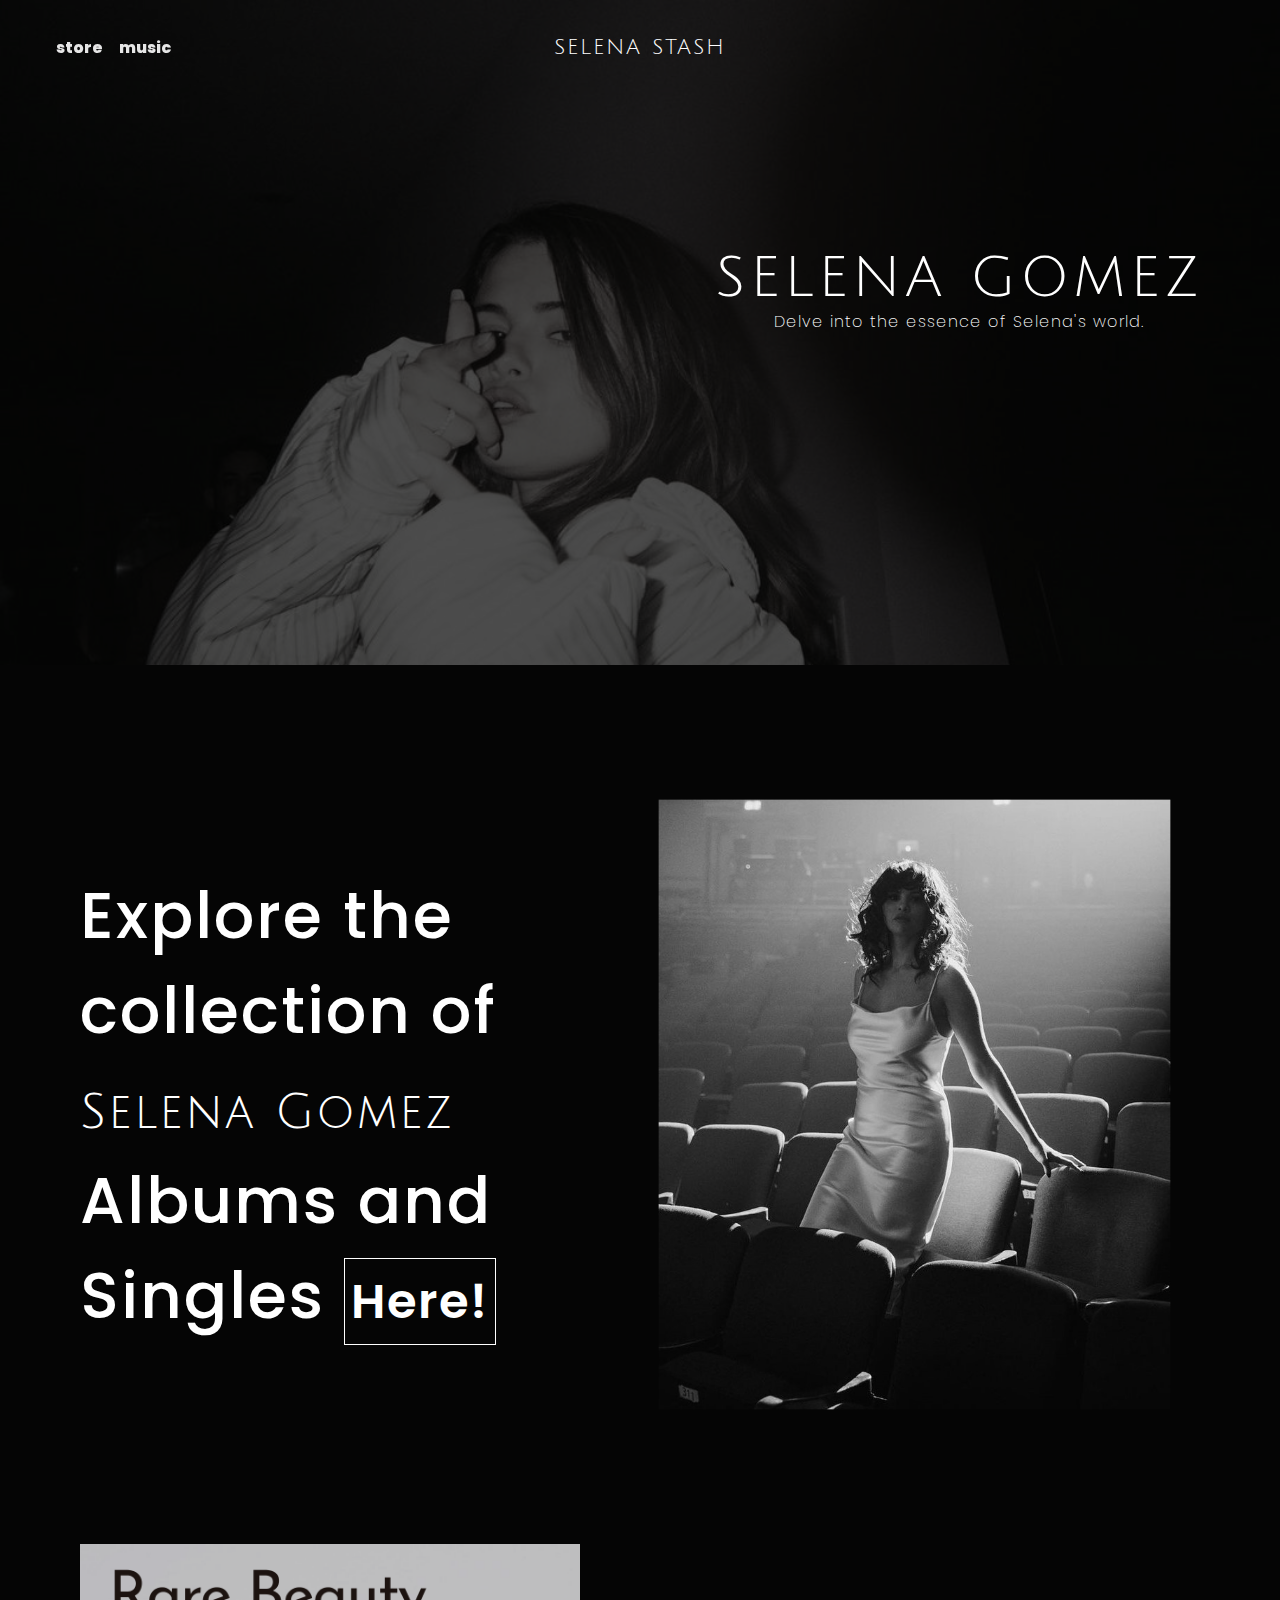
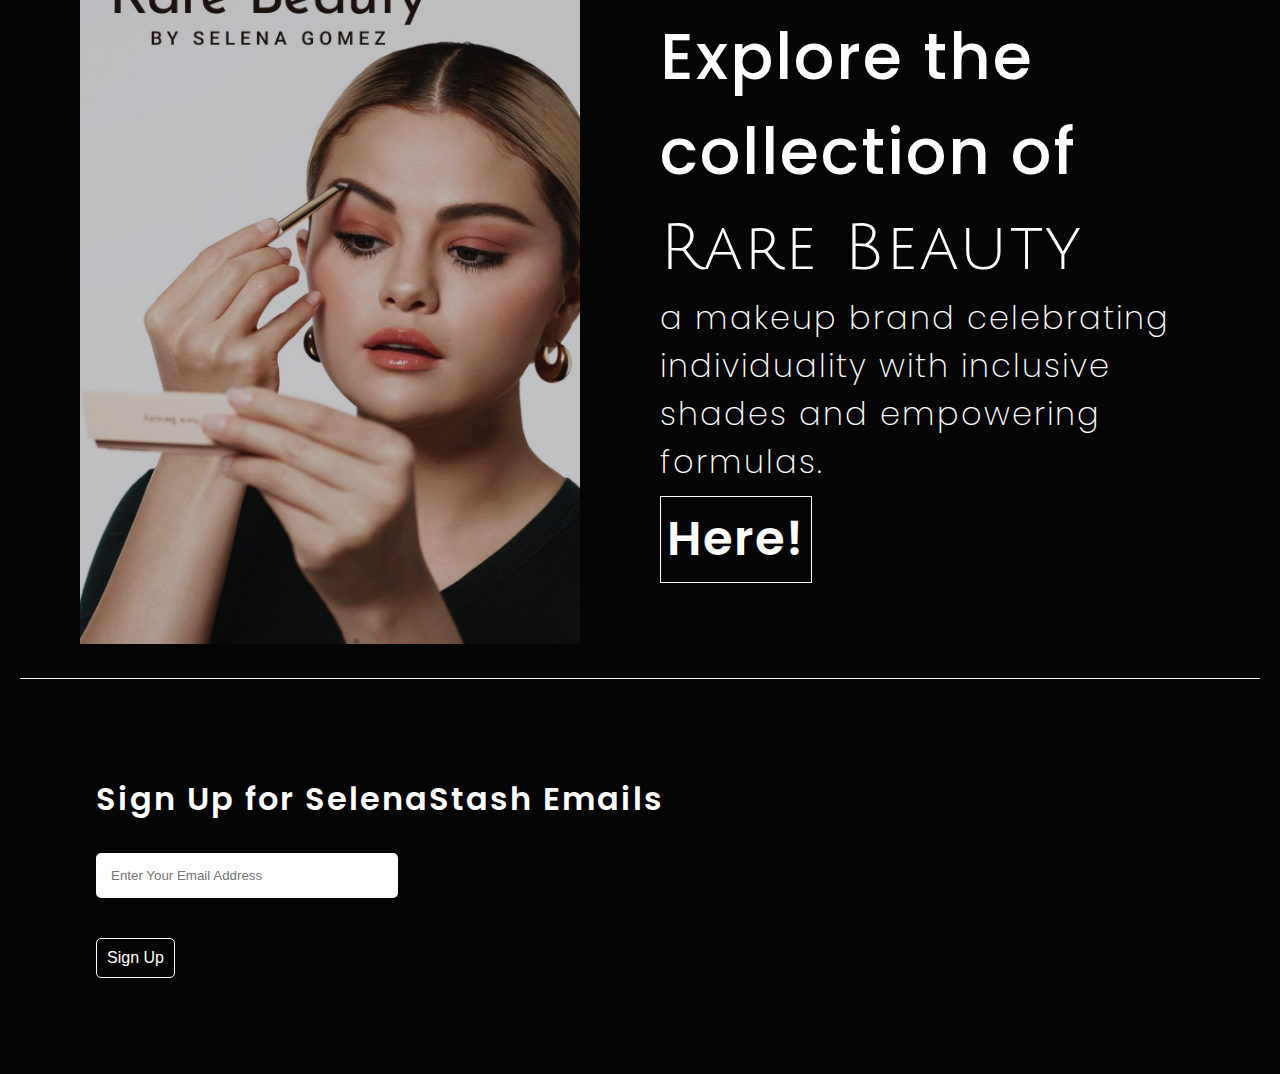
==== index.html @ 74b7441a "Applied main page layout and styling" ====
<!DOCTYPE html>
<html lang="en">
  <head>
    <meta charset="UTF-8" />
    <meta name="viewport" content="width=device-width, initial-scale=1.0" />
    <!-- icon links -->
    <link
      rel="stylesheet"
      href="https://cdnjs.cloudflare.com/ajax/libs/font-awesome/6.5.1/css/all.min.css"
      integrity="sha512-DTOQO9RWCH3ppGqcWaEA1BIZOC6xxalwEsw9c2QQeAIftl+Vegovlnee1c9QX4TctnWMn13TZye+giMm8e2LwA=="
      crossorigin="anonymous"
      referrerpolicy="no-referrer"
    />
    <!-- icon links -->
    <!-- Font links -->
    <link rel="preconnect" href="https://fonts.googleapis.com" />
    <link rel="preconnect" href="https://fonts.gstatic.com" crossorigin />
    <link
      href="https://fonts.googleapis.com/css2?family=Poppins:wght@200;300;400;500;600;700;800&display=swap"
      rel="stylesheet"
    />
    <link rel="preconnect" href="https://fonts.googleapis.com" />
    <link rel="preconnect" href="https://fonts.gstatic.com" crossorigin />
    <link
      href="https://fonts.googleapis.com/css2?family=Courier+Prime:wght@400;700&family=Julius+Sans+One&display=swap"
      rel="stylesheet"
    />
    <!-- Font links -->
    <link rel="stylesheet" href="./style.css" />
    <title>Document</title>
  </head>
  <body>
    <!-- START Header -->
    <div class="header">
      <img src="./images/img4.jpg" class="header_bg" />
      <div class="header_head">SELENA STASH</div>
      <div class="header_nav">
        <div>store</div>
        <div>music</div>
      </div>
      <div class="header_icons">
        <i class="fa-brands fa-instagram"></i>
        <i class="fa-brands fa-youtube"></i>
        <i class="fa-brands fa-facebook-f"></i>
        <i class="fa-brands fa-spotify"></i>
        <i class="fa-brands fa-tiktok"></i>
      </div>
      <!-- Body -->
      <div class="header_body">
        <div class="header_body_text">SELENA GOMEZ</div>
        <div class="header_body_text_tagline">
          Delve into the essence of Selena's world.
        </div>
      </div>
      <!-- Body -->
    </div>
    <!-- END Header -->
    <!-- START Music intro page -->
    <div class="explore-music">
      <div class="explore-music_head">
        Explore the collection of <br /><span id="sg">Selena Gomez</span
        ><br />Albums and Singles
        <span class="explore-link" id="music-btn">Here!</span>
      </div>
      <div class="explore-music_img"><img src="./images/img7.jpg" /></div>
    </div>
    <!-- END Explore Music page -->
    <!-- START Explore Store page -->
    <div class="explore-store">
      <div class="explore-store_img"><img src="./images/image2.png" /></div>
      <div class="explore-store_head">
        Explore the collection of<span id="rare-beauty"> Rare Beauty</span
        ><br />
        <div class="description">
          a makeup brand celebrating individuality with inclusive shades and
          empowering formulas.<br />
          <span class="explore-link" id="store-btn">Here!</span>
        </div>
      </div>
    </div>
    <!-- END Store page -->
    <hr>
    <!-- START Update info -->
    <div class="signup-text">
        Sign Up for SelenaStash Emails
        <form>
            <input type="email" placeholder="Enter Your Email Address">
            <button>Sign Up</button>
        </form>
    </div>
    <!-- END Update info -->
  </body>
</html>
---- style.css ----
* {
  margin: 0;
  padding: 0;
  color: white;
}
:root {
  --secondary-font: "Poppins", sans-serif;
  --main-font: "Julius Sans One", sans-serif;
  --font-primary-color: white;
  --background-color: #050505;
  --hover-color: rgb(150, 150, 150);
}
body {
  background-color: var(--background-color);
}

.header {
  position: relative;
  color: black;
}

.header_bg {
  background-image: url(./images/img4.jpg);
  height: 50%;
  width: 100%;
  background-size: cover;
  background-repeat: no-repeat;
  background-position: center;
  filter: brightness(0.3) grayscale(90%);
}
.header_head {
  position: absolute;
  top: 7%;
  left: 50%;
  transform: translate(-50%, -50%);
  color: var(--font-primary-color);
  font-family: var(--main-font);
  font-size: 1.3rem;
  letter-spacing: 2px;
}
.header_nav {
  position: absolute;
  top: 7%;
  left: 5%;
  transform: translate(-7%, -50%);
  display: flex;
  gap: 1rem;
  color: var(--font-primary-color);
  font-family: var(--secondary-font);
  opacity: 0.9;
  font-weight: 800;
  margin: 0;
  padding: 0;
  transition: transform 0.5s ease, color 0.5s ease;
}
.header_nav :hover {
  transform: scale(0.9);
  color: var(--hover-color);
}
.header_icons {
  position: absolute;
  top: 7%;
  transform: translate(-7%, -50%);
  right: 4%;
  display: flex;
  gap: 1.2rem;
}
.fa-brands {
  color: var(--font-primary-color);
}
.header_body {
  position: absolute;
  top: 50%;
  right: 6%;
  color: var(--font-primary-color);
  transform: translate(-0%, -100%);
}
.header_body_text {
  font-family: var(--main-font);
  font-size: 3.5rem;
  letter-spacing: 4px;
}
.header_body_text_tagline {
  font-family: var(--secondary-font);
  text-align: center;
  font-weight: 200;
  letter-spacing: 1px;
}

.explore-music {
  width: 100%;
  position: relative;
  display: flex;
  align-items: center;
  justify-content: space-evenly;
}
.explore-music_head {
  font-family: var(--secondary-font);
  font-size: 4rem;
  font-weight: 500;
  /* margin-top: 3rem; */
  margin-left: 5rem;
  letter-spacing: 2px;
}
.explore-music_head #sg {
    font-family: var(--main-font);
    font-size: 3rem;
  }
.explore-music_img img{
    scale: 0.7;
}
/* END explore Music */

.explore-link{
    font-size: 3rem;
    font-weight: 600;
    border: 1px solid var(--font-primary-color);
    width: fit-content;
    padding: 0.4rem;
    display: inline-block;
    transition: background-color 0.6s linear;
    cursor: pointer;
    margin-top: 10px;
}
.explore-link:hover{
    background-color: var(--font-primary-color);
    color: var(--background-color);
    font-weight: 700;
}
/* START explore store */

.explore-store {
    width: 100%;
    display: flex;
    align-items: center;
    justify-content: space-evenly;
  }

.explore-store_img img{
    width: 500px;
    height: 700px;
    transform: scale(1);
    filter: brightness(0.8);
    margin-left: 5rem;
    margin-right: 5rem;
}

  .explore-store_head {
    font-family: var(--secondary-font);
    font-size: 4rem;
    margin-right: 5rem;
    font-weight: 500;
    letter-spacing: 2px;
  }
  #rare-beauty{
    font-size: 4rem;
    font-family: var(--main-font);
  }
  .description{
    font-size: 2rem;
    font-weight: 200;
  }

  hr {
    border: none;
    border-top: 1px solid #f8f8f8; /* Adjust the color and style as needed */
    margin: 30px 20px; /* Adjust the margin as needed */
  }

  .signup-text{
    color: var(--font-primary-color);
    margin: 6rem 6rem;
    font-family: var(--secondary-font);
    font-size: 2rem;
    font-weight: 600;
    letter-spacing: 2px;
  }
  .signup-text form input{
        margin: 30px 0px;
        padding: 15px;
        width: 25%;
        border: 0px;
        border-radius: 5px;
  }
  .signup-text form button{
    display: block;
    background-color: var(--background-color);
    border: 1px solid white;
    padding: 10px;
    outline: none;
    font-size: 1rem;
    border-radius: 5px;
    cursor: pointer;
    margin-top: 10px;
    /* margin-top: 20px; */
  }
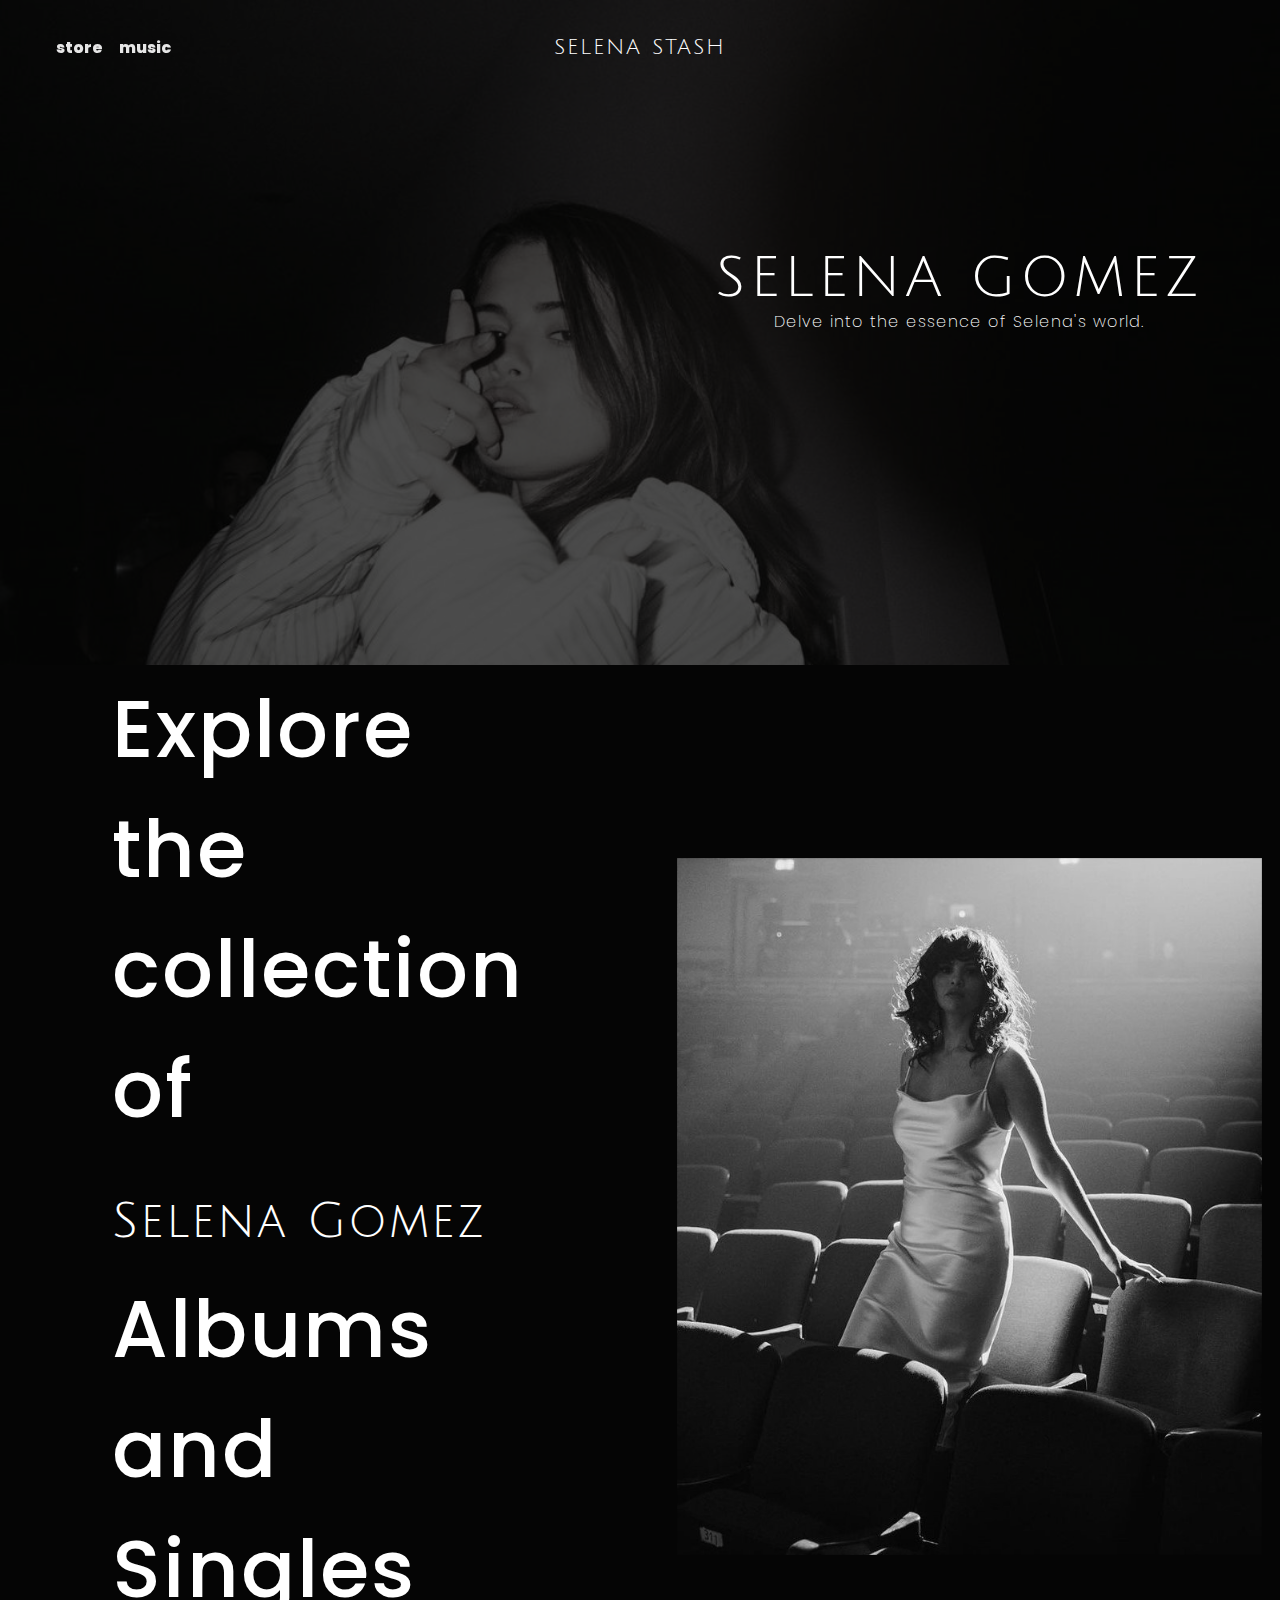
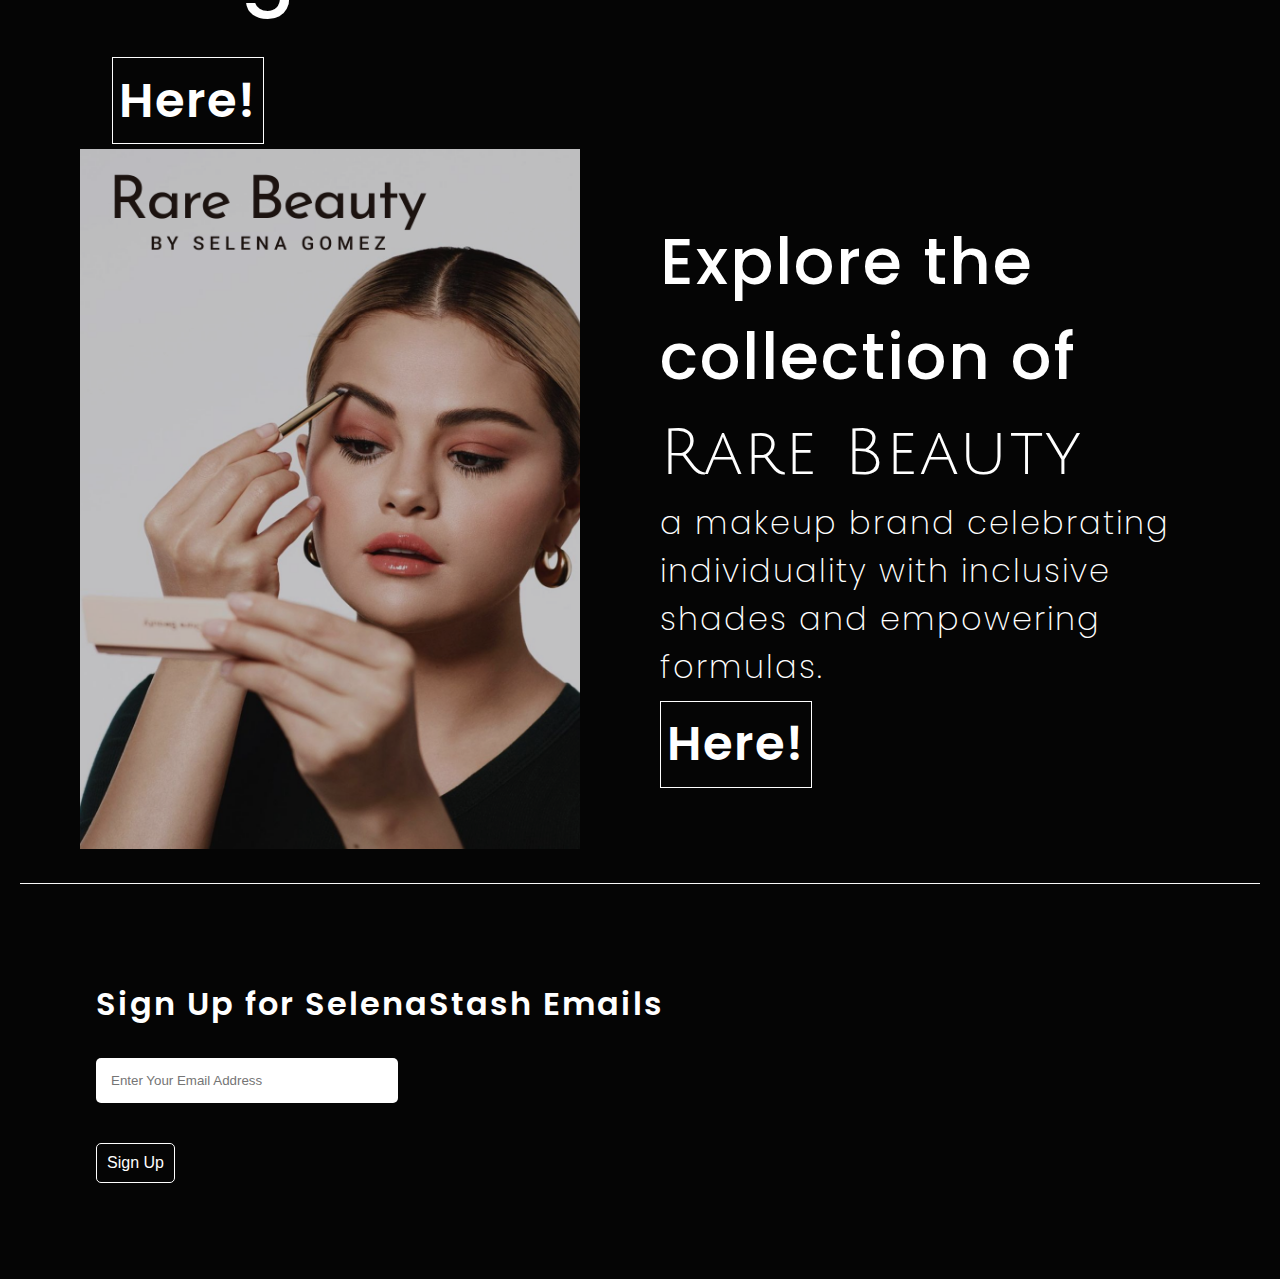
==== commit 56e3c2ff: "add links" ====
--- a/index.html
+++ b/index.html
@@ -27,7 +27,7 @@
     />
     <!-- Font links -->
     <link rel="stylesheet" href="./style.css" />
-    <title>Document</title>
+    <title>Home</title>
   </head>
   <body>
     <!-- START Header -->
@@ -35,15 +35,27 @@
       <img src="./images/img4.jpg" class="header_bg" />
       <div class="header_head">SELENA STASH</div>
       <div class="header_nav">
-        <div>store</div>
-        <div>music</div>
+        <div class="hover"><a href="store.html">store</a></div>
+        <div class="hover"><a href="music.html">music</a></div>
       </div>
       <div class="header_icons">
-        <i class="fa-brands fa-instagram"></i>
-        <i class="fa-brands fa-youtube"></i>
-        <i class="fa-brands fa-facebook-f"></i>
-        <i class="fa-brands fa-spotify"></i>
-        <i class="fa-brands fa-tiktok"></i>
+        <a href="https://www.instagram.com/selenagomez/?hl=en">
+          <i class="fa-brands fa-instagram"></i>
+        </a>
+        <a href="https://www.youtube.com/@selenagomez">
+          <i class="fa-brands fa-youtube"></i>
+        </a>
+        <a href="facebook.com/selena">
+          <i class="fa-brands fa-facebook-f"></i>
+        </a>
+        <a
+          href="https://open.spotify.com/artist/0C8ZW7ezQVs4URX5aX7Kqx?si=rUlWXmbBRxCG4u01gCqV6g"
+        >
+          <i class="fa-brands fa-spotify"></i>
+        </a>
+        <a href="twitter.com/selenagomez">
+          <i class="fa-brands fa-twitter"></i>
+        </a>
       </div>
       <!-- Body -->
       <div class="header_body">
@@ -60,7 +72,7 @@
       <div class="explore-music_head">
         Explore the collection of <br /><span id="sg">Selena Gomez</span
         ><br />Albums and Singles
-        <span class="explore-link" id="music-btn">Here!</span>
+        <span class="explore-link" id="music-btn"> <a href="music.html">Here!</a></span>
       </div>
       <div class="explore-music_img"><img src="./images/img7.jpg" /></div>
     </div>
@@ -74,19 +86,21 @@
         <div class="description">
           a makeup brand celebrating individuality with inclusive shades and
           empowering formulas.<br />
-          <span class="explore-link" id="store-btn">Here!</span>
+          <span class="explore-link" id="store-btn"
+            ><a href="./store.html">Here!</a></span
+          >
         </div>
       </div>
     </div>
     <!-- END Store page -->
-    <hr>
+    <hr />
     <!-- START Update info -->
     <div class="signup-text">
-        Sign Up for SelenaStash Emails
-        <form>
-            <input type="email" placeholder="Enter Your Email Address">
-            <button>Sign Up</button>
-        </form>
+      Sign Up for SelenaStash Emails
+      <form>
+        <input type="email" placeholder="Enter Your Email Address" />
+        <button>Sign Up</button>
+      </form>
     </div>
     <!-- END Update info -->
   </body>
--- a/style.css
+++ b/style.css
@@ -8,7 +8,7 @@
   --main-font: "Julius Sans One", sans-serif;
   --font-primary-color: white;
   --background-color: #050505;
-  --hover-color: rgb(150, 150, 150);
+  --hover-color: #9c4f4f;
 }
 body {
   background-color: var(--background-color);
@@ -51,10 +51,12 @@
   font-weight: 800;
   margin: 0;
   padding: 0;
-  transition: transform 0.5s ease, color 0.5s ease;
-}
-.header_nav :hover {
-  transform: scale(0.9);
+}
+.hover{
+  transition: 0.3s ease;
+}
+.hover:hover {
+  scale: 0.9;
   color: var(--hover-color);
 }
 .header_icons {
@@ -96,10 +98,11 @@
 }
 .explore-music_head {
   font-family: var(--secondary-font);
-  font-size: 4rem;
+  font-size: 5rem;
   font-weight: 500;
   /* margin-top: 3rem; */
-  margin-left: 5rem;
+  margin-left: 7rem;
+  margin-right: 5rem;
   letter-spacing: 2px;
 }
 .explore-music_head #sg {
@@ -107,7 +110,8 @@
     font-size: 3rem;
   }
 .explore-music_img img{
-    scale: 0.7;
+    scale: 0.8;
+    /* margin-left: 4rem; */
 }
 /* END explore Music */
 
@@ -128,7 +132,13 @@
     font-weight: 700;
 }
 /* START explore store */
-
+/* Link */
+ a{
+  text-decoration: none;
+}
+ a:hover{
+  color: inherit;
+}
 .explore-store {
     width: 100%;
     display: flex;
@@ -192,6 +202,18 @@
     border-radius: 5px;
     cursor: pointer;
     margin-top: 10px;
-    /* margin-top: 20px; */
-  }
-
+  }
+/* Scroll Bar */
+::-webkit-scrollbar {
+    width: 6px; 
+  }
+  
+  /* Handle */
+  ::-webkit-scrollbar-thumb {
+    background: #9c4f4f; 
+  }
+  
+  /* Handle on hover */
+  ::-webkit-scrollbar-thumb:hover {
+    background: #874848; 
+  }
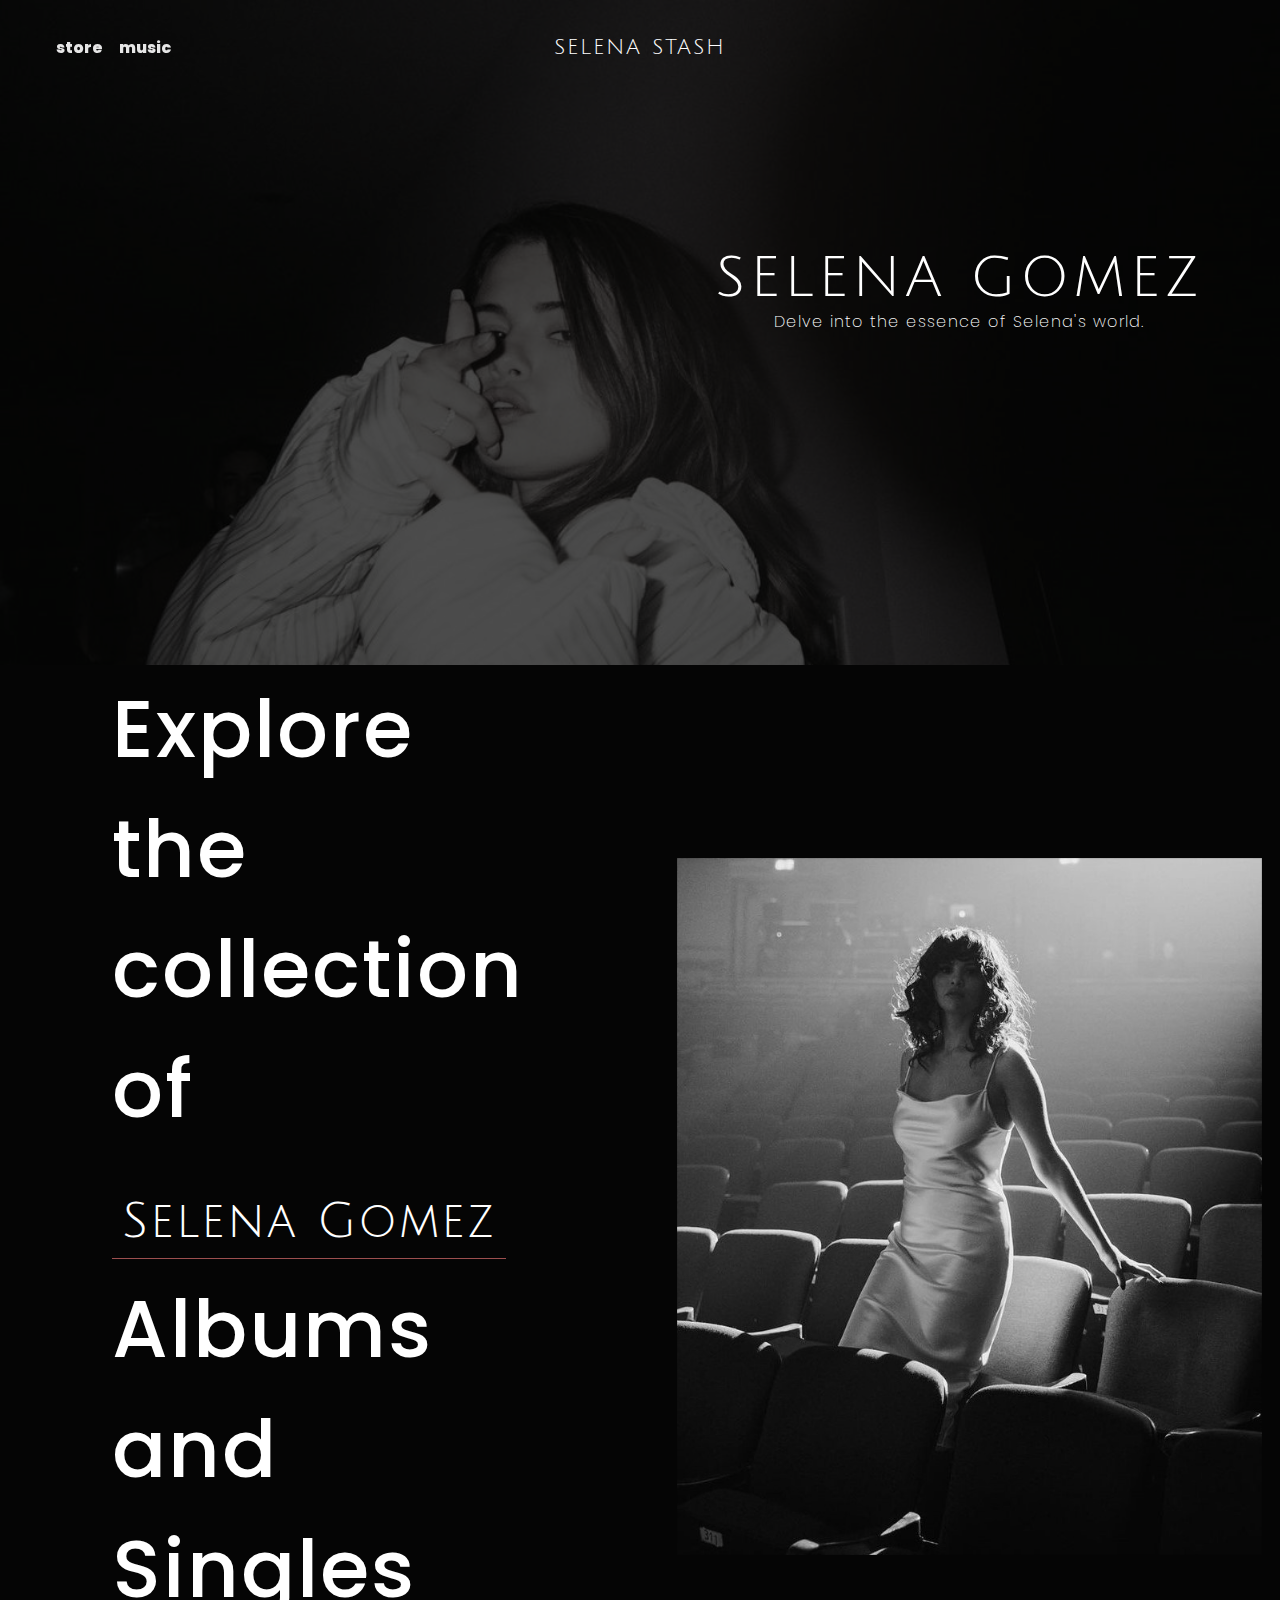
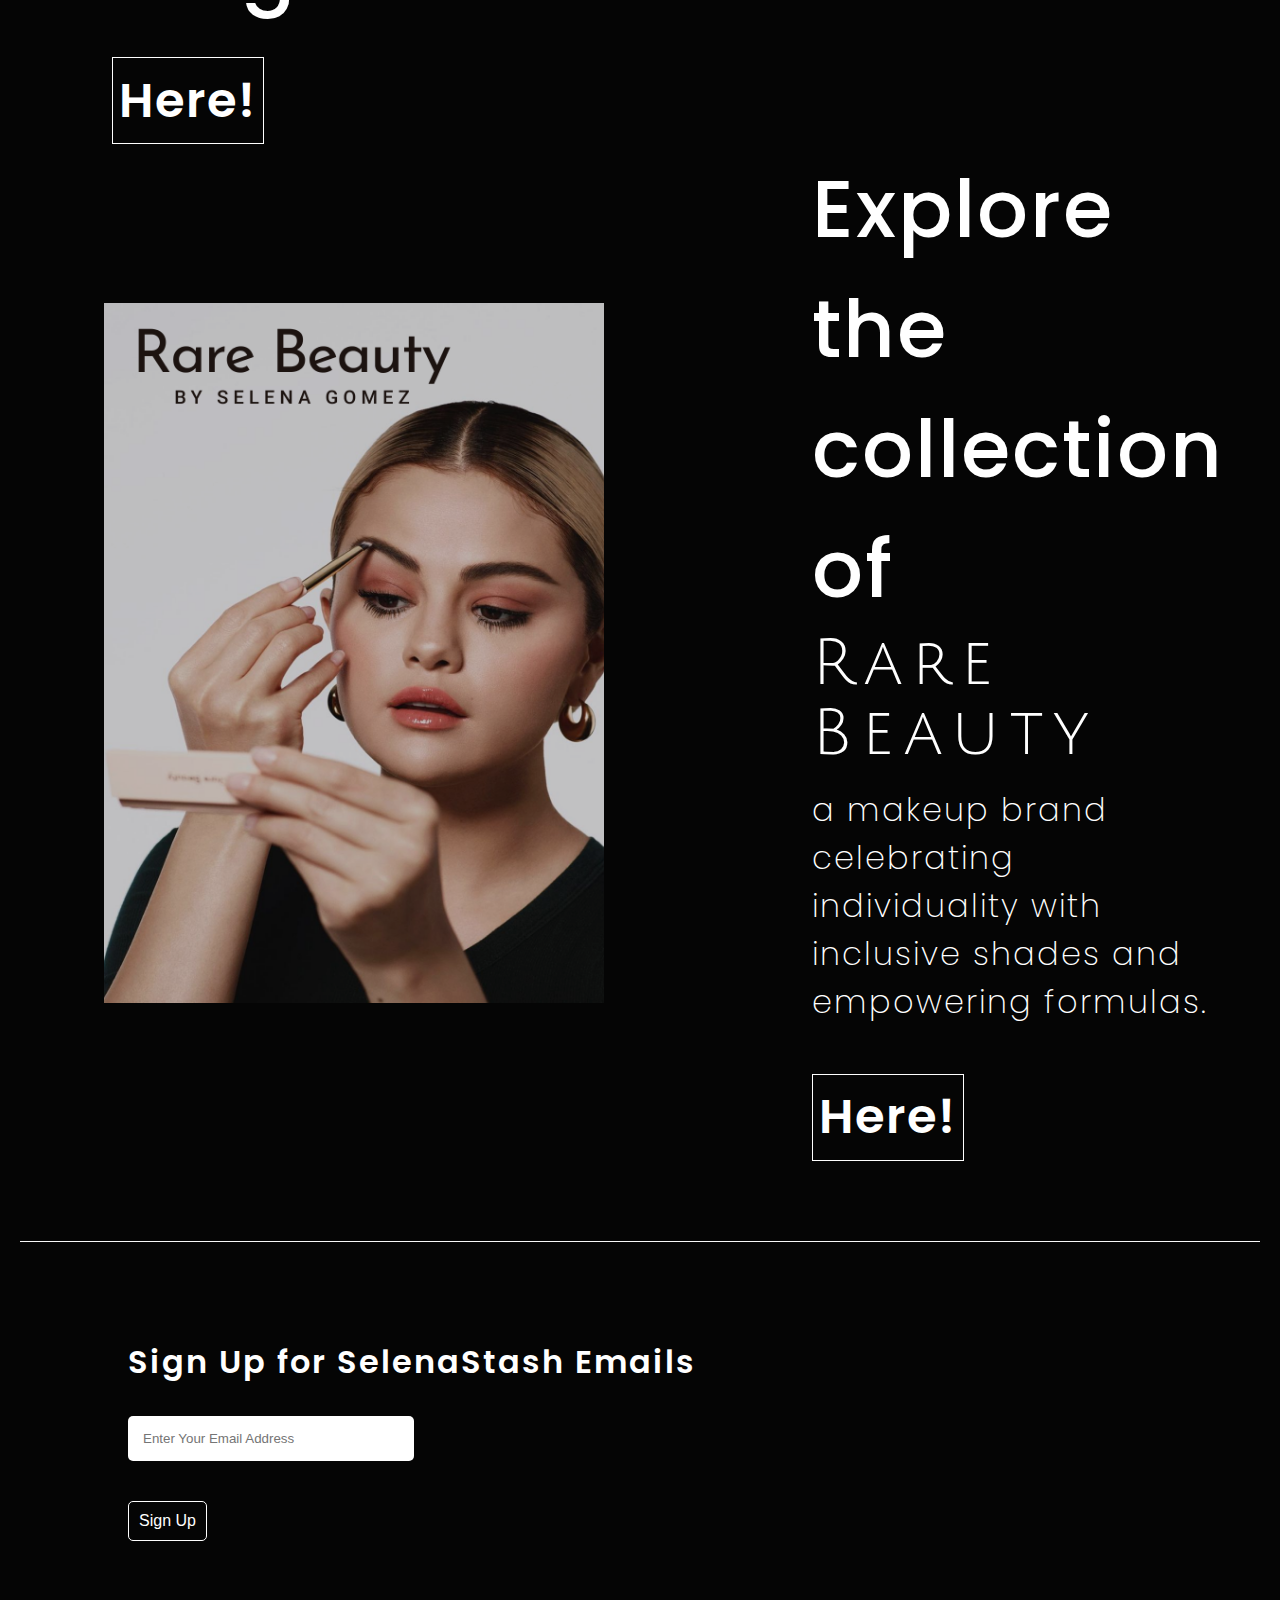
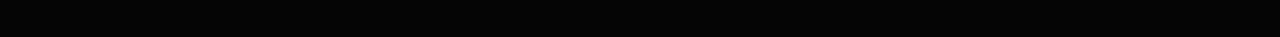
==== commit c3ca7296: "Add favicon" ====
--- a/index.html
+++ b/index.html
@@ -11,6 +11,7 @@
       crossorigin="anonymous"
       referrerpolicy="no-referrer"
     />
+    <link rel="icon" href="./images/heart-regular.svg">
     <!-- icon links -->
     <!-- Font links -->
     <link rel="preconnect" href="https://fonts.googleapis.com" />
--- a/style.css
+++ b/style.css
@@ -70,6 +70,9 @@
 .fa-brands {
   color: var(--font-primary-color);
 }
+.fa-brands:hover {
+  color: #874848;
+}
 .header_body {
   position: absolute;
   top: 50%;
@@ -108,6 +111,8 @@
 .explore-music_head #sg {
     font-family: var(--main-font);
     font-size: 3rem;
+    border-bottom: 1.5px solid #9c4f4f;
+    padding: 10px;
   }
 .explore-music_img img{
     scale: 0.8;
@@ -143,7 +148,8 @@
     width: 100%;
     display: flex;
     align-items: center;
-    justify-content: space-evenly;
+    justify-content: center;
+    margin-bottom: 5rem;
   }
 
 .explore-store_img img{
@@ -151,24 +157,33 @@
     height: 700px;
     transform: scale(1);
     filter: brightness(0.8);
-    margin-left: 5rem;
+    margin-left: 8rem;
     margin-right: 5rem;
 }
 
   .explore-store_head {
     font-family: var(--secondary-font);
-    font-size: 4rem;
+    font-size: 5rem;
     margin-right: 5rem;
+    margin-left: 8rem;
     font-weight: 500;
     letter-spacing: 2px;
   }
   #rare-beauty{
+    display: inline-block;
+    margin: 0;
     font-size: 4rem;
     font-family: var(--main-font);
-  }
+    letter-spacing: 10px;
+  }
+
   .description{
     font-size: 2rem;
     font-weight: 200;
+  }
+  #store-btn{
+    margin-top: 3rem;
+
   }
 
   hr {
@@ -179,7 +194,7 @@
 
   .signup-text{
     color: var(--font-primary-color);
-    margin: 6rem 6rem;
+    margin: 6rem 8rem;
     font-family: var(--secondary-font);
     font-size: 2rem;
     font-weight: 600;
